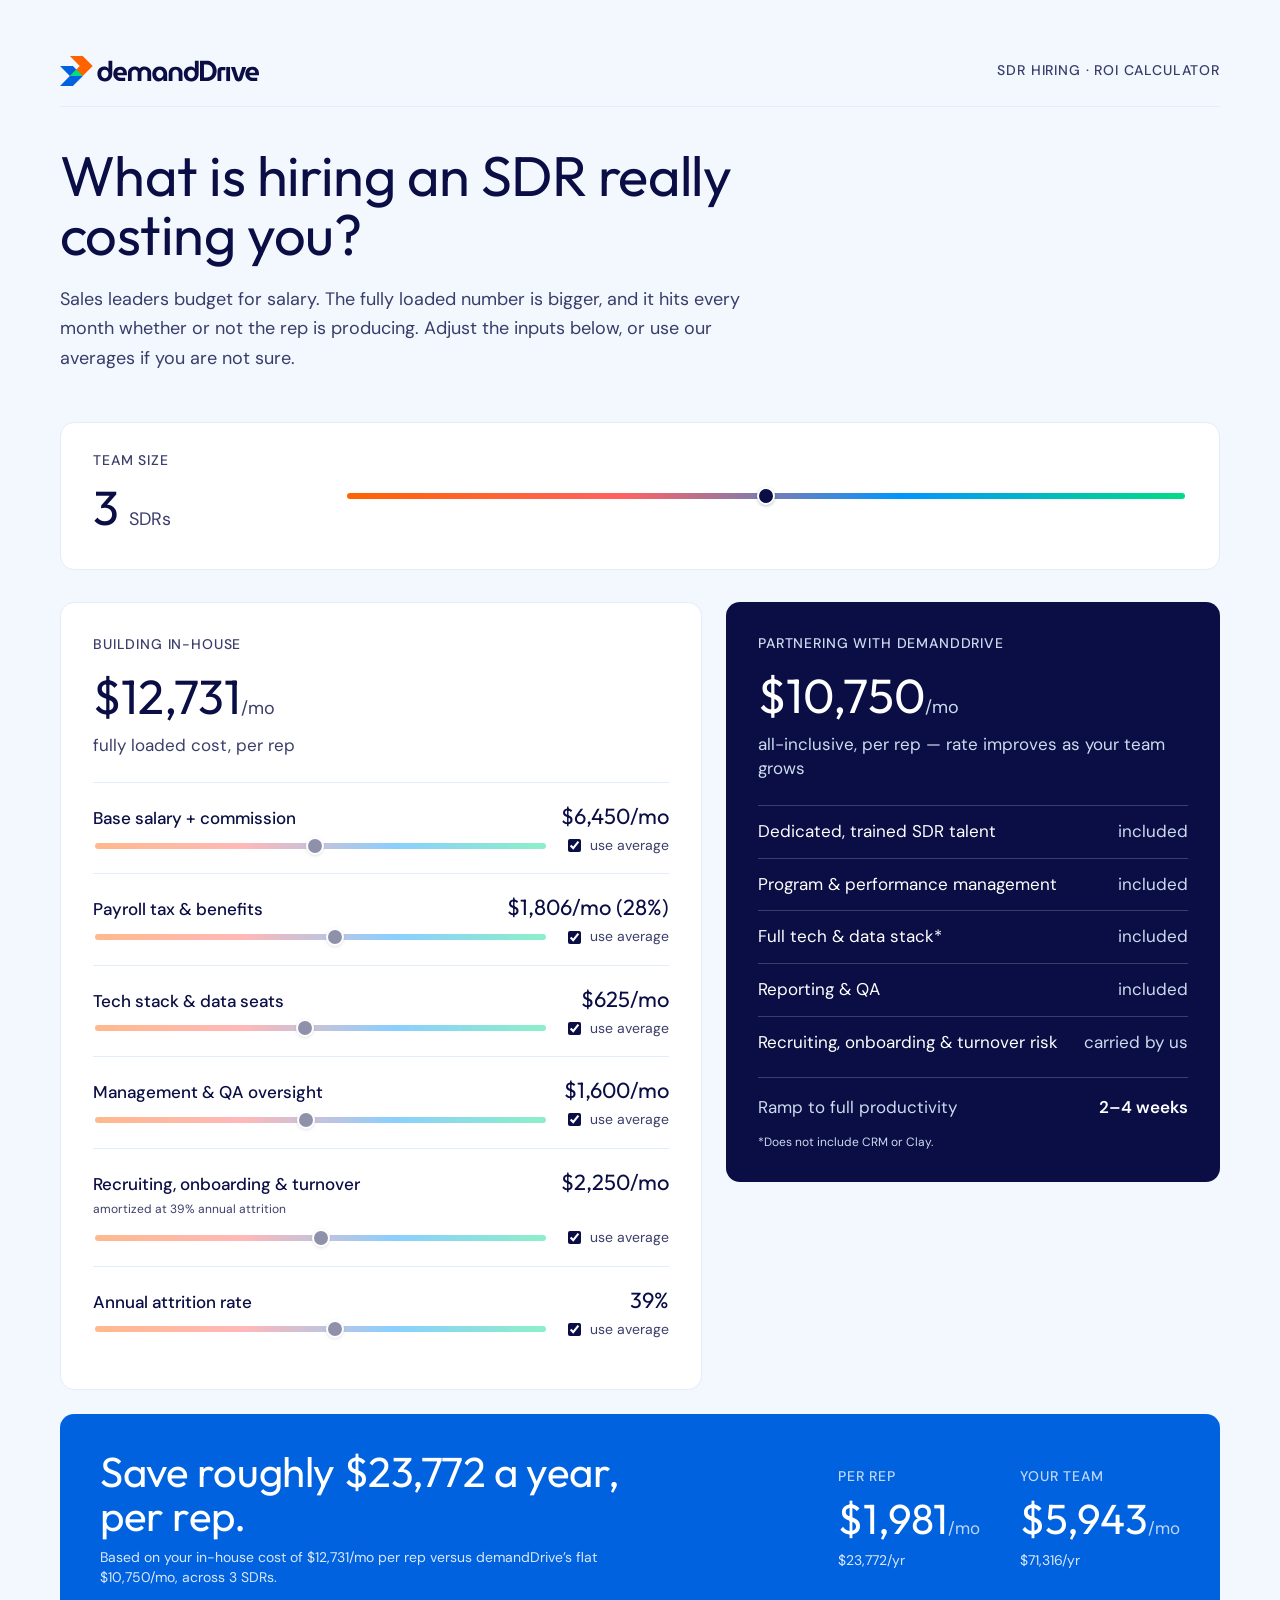
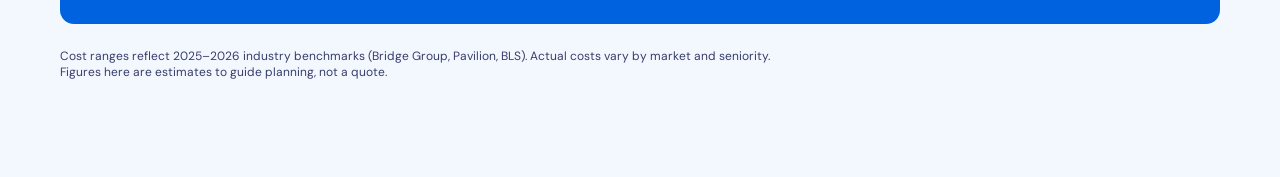
==== index.html @ 51e97452 "Build SDR ROI calculator as static HTML/CSS/JS Implements the design handoff spec: gradient range sl" ====
<!DOCTYPE html>
<html lang="en">
<head>
<meta charset="utf-8">
<meta name="viewport" content="width=device-width, initial-scale=1">
<title>SDR ROI Calculator | demandDrive</title>
<link rel="preconnect" href="https://fonts.googleapis.com">
<link rel="preconnect" href="https://fonts.gstatic.com" crossorigin>
<link href="https://fonts.googleapis.com/css2?family=Outfit:wght@400;500&family=DM+Sans:wght@400;500;600&display=swap" rel="stylesheet">
<link rel="stylesheet" href="style.css">
</head>
<body>
<div class="page">
  <div class="wrap">

    <header class="header-row">
      <img src="assets/logo-demanddrive.svg" alt="demandDrive" class="logo" />
      <div class="dd-supertext">SDR HIRING &middot; ROI CALCULATOR</div>
    </header>

    <h1 class="title">What is hiring an SDR really costing you?</h1>
    <p class="subtitle">Sales leaders budget for salary. The fully loaded number is bigger, and it hits every month whether or not the rep is producing. Adjust the inputs below, or use our averages if you are not sure.</p>

    <div class="card team-size-card">
      <div class="team-size-label">
        <div class="dd-supertext">TEAM SIZE</div>
        <div class="team-size-number">
          <span id="teamSizeDisplay">3</span>
          <span class="unit-suffix">SDR<span id="teamSizeSuffix">s</span></span>
        </div>
      </div>
      <input type="range" class="dd-range" id="teamSizeSlider" min="1" max="5" step="1" value="3" style="flex: 1; min-width: 240px;" />
    </div>

    <div class="grid">

      <div class="card in-house-card">
        <div class="dd-supertext">BUILDING IN-HOUSE</div>
        <div class="big-number">
          <span id="inHouseMonthlyPerRep">$0</span><span class="unit-suffix">/mo</span>
        </div>
        <p class="caption-line">fully loaded cost, per rep</p>

        <div id="sliderRows"></div>
      </div>

      <div class="card dd-card">
        <div class="dd-supertext dd-supertext-on-navy">PARTNERING WITH DEMANDDRIVE</div>
        <div class="big-number">
          <span id="ddMonthlyPerRep">$0</span><span class="unit-suffix unit-suffix-navy">/mo</span>
        </div>
        <p class="caption-line caption-line-navy">all-inclusive, per rep &mdash; rate improves as your team grows</p>

        <div id="ddIncludedRows"></div>

        <div class="dd-row dd-row-final">
          <div class="dd-neutral">Ramp to full productivity</div>
          <div class="dd-row-bold">2&ndash;4 weeks</div>
        </div>

        <p class="footnote footnote-navy">*Does not include CRM or Clay.</p>
      </div>

    </div>

    <div class="savings-banner">
      <div class="savings-left">
        <h3 id="savingsHeadline" class="savings-headline">Save roughly $0 a year, per rep.</h3>
        <p class="savings-desc" id="savingsDesc"></p>
      </div>
      <div class="savings-stats">
        <div class="stat-block">
          <div class="dd-supertext stat-label">PER REP</div>
          <div class="stat-number"><span id="savingsPerRepMonthly">$0</span><span class="unit-suffix unit-suffix-savings">/mo</span></div>
          <div class="stat-sub"><span id="savingsPerRepAnnual">$0</span>/yr</div>
        </div>
        <div class="stat-block">
          <div class="dd-supertext stat-label">YOUR TEAM</div>
          <div class="stat-number"><span id="savingsTeamMonthly">$0</span><span class="unit-suffix unit-suffix-savings">/mo</span></div>
          <div class="stat-sub"><span id="savingsTeamAnnual">$0</span>/yr</div>
        </div>
      </div>
    </div>

    <p class="footnote page-footnote">Cost ranges reflect 2025&ndash;2026 industry benchmarks (Bridge Group, Pavilion, BLS). Actual costs vary by market and seniority. Figures here are estimates to guide planning, not a quote.</p>

  </div>
</div>

<script src="script.js"></script>
</body>
</html>
---- style.css ----
:root {
  /* Colors */
  --dd-navy: #0A0E45;
  --dd-blue: #0062DF;
  --dd-green: #00DD84;
  --dd-orange: #FF6300;
  --dd-neutral-1: #F3F8FF;
  --dd-neutral-2: #E2ECFA;
  --dd-neutral-3: #CDDBEE;
  --dd-white: #FFFFFF;
  --dd-white-20: rgba(255, 255, 255, 0.2);

  --bg: var(--dd-neutral-1);
  --bg-raised: #FFFFFF;
  --border: var(--dd-neutral-2);
  --fg-heading: var(--dd-navy);
  --fg-supertext: rgba(10, 14, 69, 0.8);

  --highlight-gradient: linear-gradient(90deg, #FF6300 0%, #FF6262 33%, #0195FF 66%, #00DD84 100%);

  /* Typography */
  --font-heading: 'Outfit', sans-serif;
  --font-body: 'DM Sans', sans-serif;

  --fs-3xs: 12px;
  --fs-2xs: 14px;
  --fs-sm: 17px;
  --fs-md: 18px;
  --fs-lg: 22px;
  --fs-2xl: 42px;
  --fs-3xl: 48px;

  --ls-wide: 0.06em;
  --lh-loose: 1.65;

  --radius-lg: 14px;
  --shadow-sm: 0 1px 3px rgba(10, 14, 69, 0.25);
}

* { box-sizing: border-box; }

body {
  margin: 0;
  background: var(--bg);
  color: var(--fg-heading);
  font-family: var(--font-body);
  font-size: var(--fs-sm);
  line-height: 1.4;
}

h1, h2, h3 {
  font-family: var(--font-heading);
  font-weight: 400;
  line-height: 1.05;
  letter-spacing: -0.01em;
  margin: 0;
  color: var(--fg-heading);
}

p { margin: 0; }

a { color: var(--dd-blue); text-decoration: underline; }
a:hover { color: var(--dd-orange); }

.page {
  min-height: 100vh;
  padding: 56px 24px 96px;
}

.wrap {
  max-width: 1160px;
  margin: 0 auto;
}

.dd-supertext {
  font-family: var(--font-body);
  font-weight: 500;
  font-size: var(--fs-2xs);
  text-transform: uppercase;
  letter-spacing: var(--ls-wide);
  color: var(--fg-supertext);
}

.dd-supertext-on-navy { color: var(--dd-neutral-3); }

.footnote {
  font-family: var(--font-body);
  font-size: var(--fs-3xs);
  color: var(--fg-supertext);
}

.footnote-navy { color: var(--dd-neutral-3); }

.caption-line {
  color: var(--fg-supertext);
  margin-top: 4px;
  margin-bottom: 24px;
}

.caption-line-navy { color: var(--dd-neutral-3); }

/* Header */
.header-row {
  display: flex;
  align-items: center;
  justify-content: space-between;
  border-bottom: 1px solid var(--border);
  padding-bottom: 20px;
  margin-bottom: 40px;
}

.logo { height: 30px; }

/* Title / subtitle */
.title {
  font-size: 56px;
  max-width: 820px;
  margin-bottom: 20px;
}

.subtitle {
  font-size: var(--fs-md);
  color: var(--fg-supertext);
  max-width: 680px;
  line-height: var(--lh-loose);
  margin-bottom: 48px;
}

/* Cards */
.card {
  background: var(--bg-raised);
  border: 1px solid var(--border);
  border-radius: var(--radius-lg);
}

.team-size-card {
  padding: 28px 32px;
  margin-bottom: 32px;
  display: flex;
  align-items: center;
  gap: 32px;
  flex-wrap: wrap;
}

.team-size-label { min-width: 220px; }

.team-size-number {
  font-family: var(--font-heading);
  font-size: var(--fs-3xl);
  color: var(--fg-heading);
  margin-top: 4px;
}

.unit-suffix {
  font-size: var(--fs-md);
  color: var(--fg-supertext);
  font-family: var(--font-body);
}

.unit-suffix-navy { color: var(--dd-neutral-3); }
.unit-suffix-savings { font-size: var(--fs-sm); color: rgba(255, 255, 255, 0.75); }

.grid {
  display: grid;
  grid-template-columns: 1.3fr 1fr;
  gap: 24px;
  align-items: start;
}

.in-house-card, .dd-card { padding: 32px; }

.dd-card {
  background: var(--dd-navy);
  color: var(--dd-white);
  border: none;
}

.big-number {
  font-family: var(--font-heading);
  font-size: var(--fs-3xl);
  color: var(--fg-heading);
  margin-top: 8px;
}

.dd-card .big-number { color: var(--dd-white); }

/* Cost slider rows */
.slider-row {
  padding: 18px 0;
  border-top: 1px solid var(--border);
}

.slider-row-top {
  display: flex;
  justify-content: space-between;
  align-items: baseline;
  gap: 12px;
  margin-bottom: 4px;
}

.slider-row-label { font-weight: 500; }

.slider-row-value {
  font-family: var(--font-heading);
  font-size: var(--fs-lg);
  color: var(--fg-heading);
  white-space: nowrap;
}

.slider-row-helper {
  font-family: var(--font-body);
  font-size: var(--fs-3xs);
  color: var(--fg-supertext);
  margin-bottom: 10px;
}

.slider-row-controls {
  display: flex;
  align-items: center;
  gap: 16px;
}

.use-avg-label {
  display: flex;
  align-items: center;
  gap: 6px;
  font-size: var(--fs-2xs);
  color: var(--fg-supertext);
  white-space: nowrap;
  cursor: pointer;
}

.use-avg-label input[type="checkbox"] {
  accent-color: var(--dd-navy);
  cursor: pointer;
}

/* demandDrive included rows */
.dd-row {
  display: flex;
  justify-content: space-between;
  gap: 12px;
  padding: 14px 0;
  border-top: 1px solid var(--dd-white-20);
}

.dd-row-value {
  color: var(--dd-neutral-3);
  white-space: nowrap;
}

.dd-row-final {
  margin-top: 8px;
  padding-top: 18px;
}

.dd-neutral { color: var(--dd-neutral-3); }
.dd-row-bold { font-weight: 600; }

/* Range slider */
.dd-range {
  -webkit-appearance: none;
  appearance: none;
  width: 100%;
  height: 6px;
  border-radius: 999px;
  background: var(--highlight-gradient);
  outline: none;
  cursor: pointer;
}

.dd-range::-webkit-slider-thumb {
  -webkit-appearance: none;
  appearance: none;
  width: 18px;
  height: 18px;
  border-radius: 50%;
  background: var(--dd-navy);
  border: 2px solid var(--dd-white);
  box-shadow: var(--shadow-sm);
  cursor: pointer;
}

.dd-range::-moz-range-thumb {
  width: 18px;
  height: 18px;
  border-radius: 50%;
  background: var(--dd-navy);
  border: 2px solid var(--dd-white);
  box-shadow: var(--shadow-sm);
  cursor: pointer;
}

.dd-range::-moz-range-track {
  height: 6px;
  border-radius: 999px;
  background: var(--highlight-gradient);
}

.dd-range:disabled { cursor: default; }
.dd-range:disabled::-webkit-slider-thumb { cursor: default; }
.dd-range:disabled::-moz-range-thumb { cursor: default; }

/* Savings banner */
.savings-banner {
  background: var(--dd-blue);
  border-radius: var(--radius-lg);
  padding: 36px 40px;
  margin-top: 24px;
  display: flex;
  justify-content: space-between;
  align-items: center;
  gap: 32px;
  flex-wrap: wrap;
  color: var(--dd-white);
}

.savings-left { max-width: 560px; }

.savings-headline {
  color: var(--dd-white);
  font-size: var(--fs-2xl);
  margin-bottom: 10px;
}

.savings-desc {
  color: rgba(255, 255, 255, 0.85);
  font-size: var(--fs-2xs);
}

.savings-stats {
  display: flex;
  gap: 40px;
  flex-wrap: wrap;
}

.stat-label { color: rgba(255, 255, 255, 0.75); }

.stat-number {
  font-family: var(--font-heading);
  font-size: var(--fs-2xl);
  margin-top: 4px;
  color: var(--dd-white);
}

.stat-sub {
  color: rgba(255, 255, 255, 0.85);
  font-size: var(--fs-2xs);
  margin-top: 2px;
}

.page-footnote {
  margin-top: 24px;
  max-width: 720px;
}

@media (max-width: 860px) {
  .grid { grid-template-columns: 1fr; }
  .title { font-size: 40px; }
}
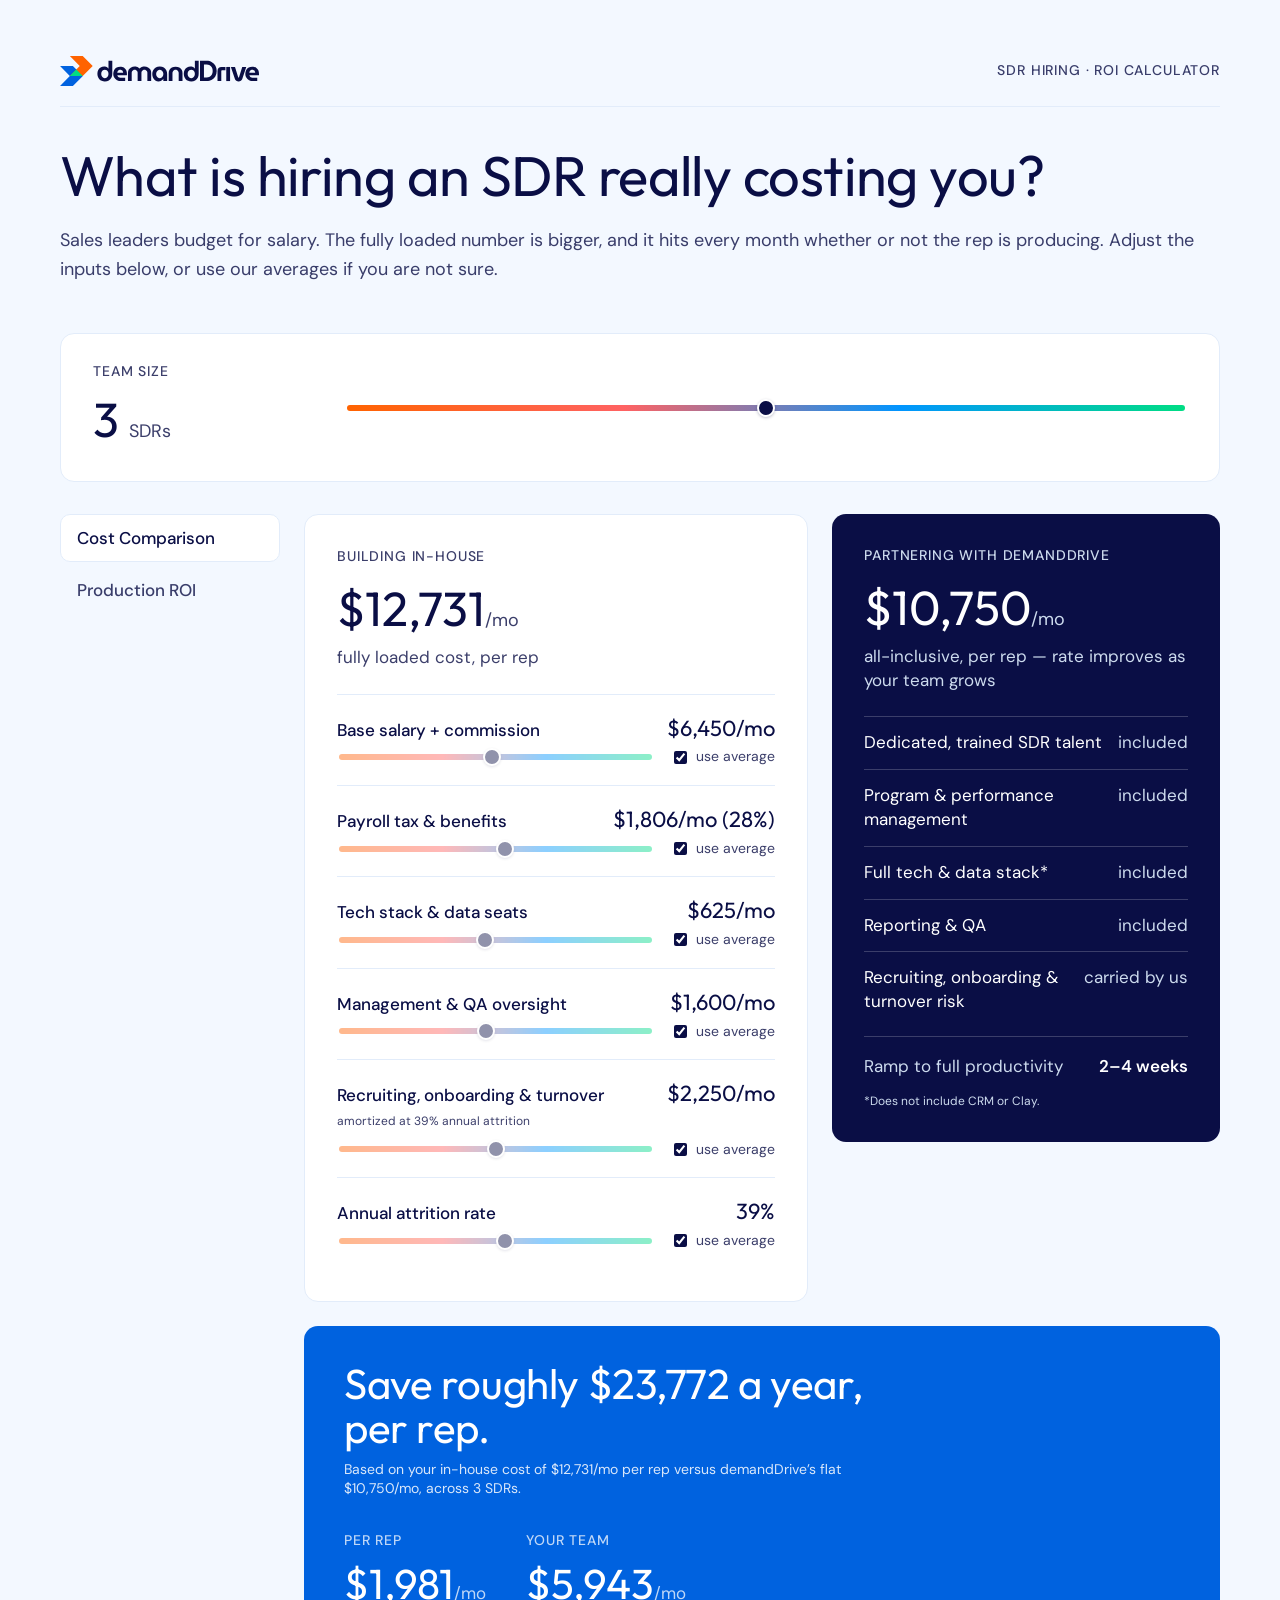
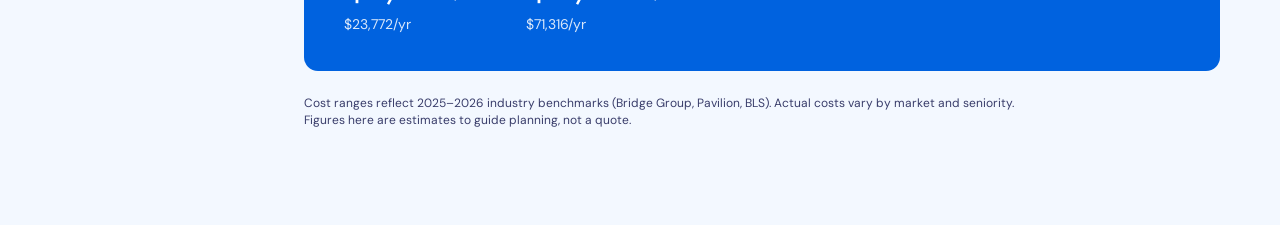
==== commit e62cfaae: "Add Production ROI tab with meetings-needed breakeven calculator Restructures the page into a left-s" ====
--- a/index.html
+++ b/index.html
@@ -32,57 +32,104 @@
       <input type="range" class="dd-range" id="teamSizeSlider" min="1" max="5" step="1" value="3" style="flex: 1; min-width: 240px;" />
     </div>
 
-    <div class="grid">
-
-      <div class="card in-house-card">
-        <div class="dd-supertext">BUILDING IN-HOUSE</div>
-        <div class="big-number">
-          <span id="inHouseMonthlyPerRep">$0</span><span class="unit-suffix">/mo</span>
-        </div>
-        <p class="caption-line">fully loaded cost, per rep</p>
-
-        <div id="sliderRows"></div>
+    <div class="tab-shell">
+      <div class="tab-nav" role="tablist">
+        <button type="button" class="tab-button active" data-tab="cost" role="tab" aria-selected="true">Cost Comparison</button>
+        <button type="button" class="tab-button" data-tab="production" role="tab" aria-selected="false">Production ROI</button>
       </div>
 
-      <div class="card dd-card">
-        <div class="dd-supertext dd-supertext-on-navy">PARTNERING WITH DEMANDDRIVE</div>
-        <div class="big-number">
-          <span id="ddMonthlyPerRep">$0</span><span class="unit-suffix unit-suffix-navy">/mo</span>
-        </div>
-        <p class="caption-line caption-line-navy">all-inclusive, per rep &mdash; rate improves as your team grows</p>
+      <div class="tab-content">
 
-        <div id="ddIncludedRows"></div>
+        <div class="tab-panel" id="tab-cost" role="tabpanel">
 
-        <div class="dd-row dd-row-final">
-          <div class="dd-neutral">Ramp to full productivity</div>
-          <div class="dd-row-bold">2&ndash;4 weeks</div>
+          <div class="grid">
+
+            <div class="card in-house-card">
+              <div class="dd-supertext">BUILDING IN-HOUSE</div>
+              <div class="big-number">
+                <span id="inHouseMonthlyPerRep">$0</span><span class="unit-suffix">/mo</span>
+              </div>
+              <p class="caption-line">fully loaded cost, per rep</p>
+
+              <div id="sliderRows"></div>
+            </div>
+
+            <div class="card dd-card">
+              <div class="dd-supertext dd-supertext-on-navy">PARTNERING WITH DEMANDDRIVE</div>
+              <div class="big-number">
+                <span id="ddMonthlyPerRep">$0</span><span class="unit-suffix unit-suffix-navy">/mo</span>
+              </div>
+              <p class="caption-line caption-line-navy">all-inclusive, per rep &mdash; rate improves as your team grows</p>
+
+              <div id="ddIncludedRows"></div>
+
+              <div class="dd-row dd-row-final">
+                <div class="dd-neutral">Ramp to full productivity</div>
+                <div class="dd-row-bold">2&ndash;4 weeks</div>
+              </div>
+
+              <p class="footnote footnote-navy">*Does not include CRM or Clay.</p>
+            </div>
+
+          </div>
+
+          <div class="savings-banner">
+            <div class="savings-left">
+              <h3 id="savingsHeadline" class="savings-headline">Save roughly $0 a year, per rep.</h3>
+              <p class="savings-desc" id="savingsDesc"></p>
+            </div>
+            <div class="savings-stats">
+              <div class="stat-block">
+                <div class="dd-supertext stat-label">PER REP</div>
+                <div class="stat-number"><span id="savingsPerRepMonthly">$0</span><span class="unit-suffix unit-suffix-savings">/mo</span></div>
+                <div class="stat-sub"><span id="savingsPerRepAnnual">$0</span>/yr</div>
+              </div>
+              <div class="stat-block">
+                <div class="dd-supertext stat-label">YOUR TEAM</div>
+                <div class="stat-number"><span id="savingsTeamMonthly">$0</span><span class="unit-suffix unit-suffix-savings">/mo</span></div>
+                <div class="stat-sub"><span id="savingsTeamAnnual">$0</span>/yr</div>
+              </div>
+            </div>
+          </div>
+
+          <p class="footnote page-footnote">Cost ranges reflect 2025&ndash;2026 industry benchmarks (Bridge Group, Pavilion, BLS). Actual costs vary by market and seniority. Figures here are estimates to guide planning, not a quote.</p>
+
         </div>
 
-        <p class="footnote footnote-navy">*Does not include CRM or Clay.</p>
-      </div>
+        <div class="tab-panel" id="tab-production" role="tabpanel" hidden>
 
-    </div>
+          <div class="card production-card">
+            <div class="dd-supertext">PRODUCTION NEEDED FOR ROI</div>
+            <p class="caption-line" style="margin-top: 8px;">Estimate the meetings your SDR(s) need to generate to earn back demandDrive&rsquo;s cost, based on your pipeline conversion assumptions.</p>
 
-    <div class="savings-banner">
-      <div class="savings-left">
-        <h3 id="savingsHeadline" class="savings-headline">Save roughly $0 a year, per rep.</h3>
-        <p class="savings-desc" id="savingsDesc"></p>
-      </div>
-      <div class="savings-stats">
-        <div class="stat-block">
-          <div class="dd-supertext stat-label">PER REP</div>
-          <div class="stat-number"><span id="savingsPerRepMonthly">$0</span><span class="unit-suffix unit-suffix-savings">/mo</span></div>
-          <div class="stat-sub"><span id="savingsPerRepAnnual">$0</span>/yr</div>
+            <div id="productionSliderRows"></div>
+          </div>
+
+          <div class="savings-banner">
+            <div class="savings-left">
+              <h3 id="productionHeadline" class="savings-headline">You need roughly 0 meetings to break even, per rep.</h3>
+              <p class="savings-desc" id="productionDesc"></p>
+            </div>
+            <div class="savings-stats">
+              <div class="stat-block">
+                <div class="dd-supertext stat-label">PER REP</div>
+                <div class="stat-number"><span id="productionMeetingsPerRep">0</span></div>
+                <div class="stat-sub"><span id="productionPaceMonthlyPerRep">0</span>/mo pace</div>
+              </div>
+              <div class="stat-block">
+                <div class="dd-supertext stat-label">YOUR TEAM</div>
+                <div class="stat-number"><span id="productionMeetingsTeam">0</span></div>
+                <div class="stat-sub"><span id="productionPaceMonthlyTeam">0</span>/mo pace</div>
+              </div>
+            </div>
+          </div>
+
+          <p class="footnote page-footnote">Meeting and conversion benchmarks above are illustrative starting points &mdash; swap in your own pipeline data for a precise picture.</p>
+
         </div>
-        <div class="stat-block">
-          <div class="dd-supertext stat-label">YOUR TEAM</div>
-          <div class="stat-number"><span id="savingsTeamMonthly">$0</span><span class="unit-suffix unit-suffix-savings">/mo</span></div>
-          <div class="stat-sub"><span id="savingsTeamAnnual">$0</span>/yr</div>
-        </div>
+
       </div>
     </div>
-
-    <p class="footnote page-footnote">Cost ranges reflect 2025&ndash;2026 industry benchmarks (Bridge Group, Pavilion, BLS). Actual costs vary by market and seniority. Figures here are estimates to guide planning, not a quote.</p>
 
   </div>
 </div>
--- a/style.css
+++ b/style.css
@@ -114,14 +114,12 @@
 /* Title / subtitle */
 .title {
   font-size: 56px;
-  max-width: 820px;
   margin-bottom: 20px;
 }
 
 .subtitle {
   font-size: var(--fs-md);
   color: var(--fg-supertext);
-  max-width: 680px;
   line-height: var(--lh-loose);
   margin-bottom: 48px;
 }
@@ -159,6 +157,55 @@
 
 .unit-suffix-navy { color: var(--dd-neutral-3); }
 .unit-suffix-savings { font-size: var(--fs-sm); color: rgba(255, 255, 255, 0.75); }
+
+/* Sidebar tabs */
+.tab-shell {
+  display: flex;
+  align-items: start;
+  gap: 24px;
+}
+
+.tab-nav {
+  width: 220px;
+  flex-shrink: 0;
+  display: flex;
+  flex-direction: column;
+  gap: 4px;
+  position: sticky;
+  top: 24px;
+}
+
+.tab-button {
+  text-align: left;
+  padding: 12px 16px;
+  border-radius: 10px;
+  border: 1px solid transparent;
+  background: transparent;
+  font-family: var(--font-body);
+  font-weight: 500;
+  font-size: var(--fs-sm);
+  color: var(--fg-supertext);
+  cursor: pointer;
+}
+
+.tab-button:hover { color: var(--dd-orange); }
+
+.tab-button.active {
+  background: var(--bg-raised);
+  border-color: var(--border);
+  color: var(--fg-heading);
+}
+
+.tab-button.active:hover { color: var(--fg-heading); }
+
+.tab-content {
+  flex: 1;
+  min-width: 0;
+}
+
+.tab-panel[hidden] { display: none; }
+
+.production-card { padding: 32px; margin-bottom: 24px; }
 
 .grid {
   display: grid;
@@ -357,4 +404,11 @@
 @media (max-width: 860px) {
   .grid { grid-template-columns: 1fr; }
   .title { font-size: 40px; }
-}
+  .tab-shell { flex-direction: column; }
+  .tab-nav {
+    width: 100%;
+    flex-direction: row;
+    flex-wrap: wrap;
+    position: static;
+  }
+}
